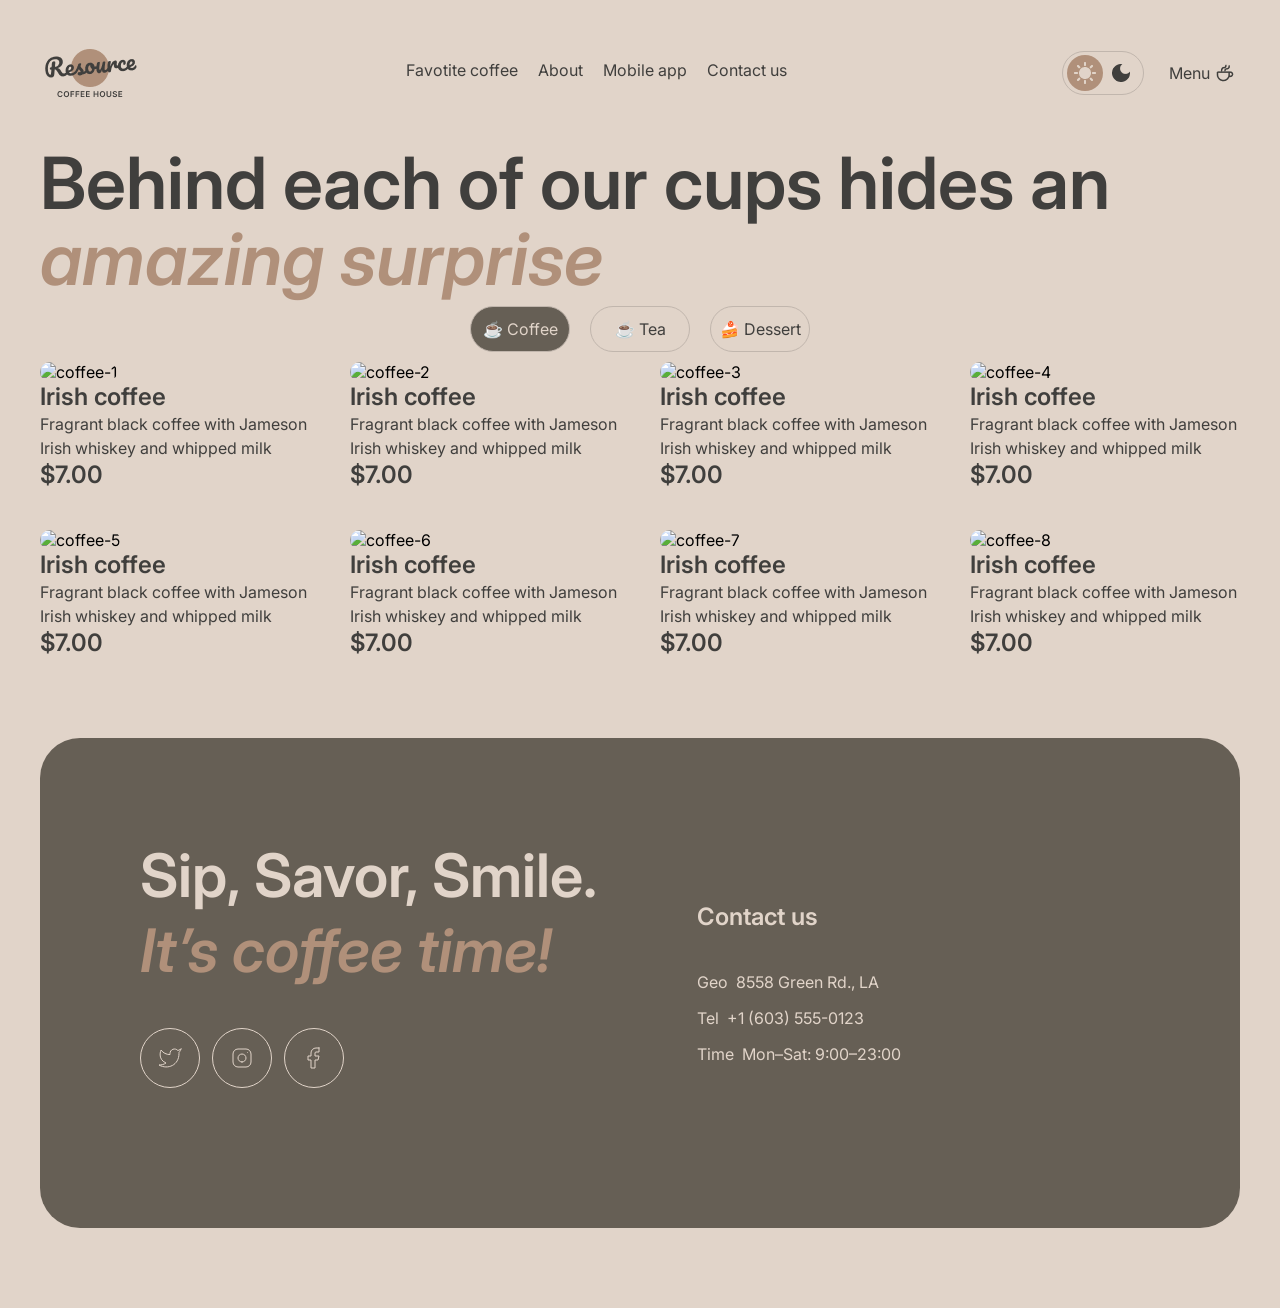
==== catalog.html @ eedaaf40 "fix: style elements" ====
<!DOCTYPE html>
<html lang="en">
<head>
    <meta charset="UTF-8">
    <meta name="viewport" content="width=device-width, initial-scale=1.0">
    <title>Coffee House</title>
    <link rel="icon" type="image/png" href="./icons/favicon.png">
    <link rel="stylesheet" href="./styles/catalog.css">
    <link rel="stylesheet" href="./styles/texts.css">
    <link rel="stylesheet" href="./styles/colors.css">
    <link rel="stylesheet" href="./styles/header.css">
    <link rel="stylesheet" href="./styles/footer.css"> 
    <link rel="preconnect" href="https://fonts.googleapis.com">
    <link rel="preconnect" href="https://fonts.gstatic.com" crossorigin>
    <link href="https://fonts.googleapis.com/css2?family=Inter:ital,opsz,wght@0,14..32,100..900;1,14..32,100..900&display=swap" rel="stylesheet">
</head>
<body class="color-background-page">
    <header>
        <div class="header-container">
            <nav class="header-menu">
                <a href="index.html">
                    <div class="logo"></div>
                </a>
                <ul class="nav-menu">
                    <li class="nav-menu-item"><a href="index.html#favorite-coffee">Favotite coffee</a></li>
                    <li class="nav-menu-item"><a href="index.html#about">About</a></li>
                    <li class="nav-menu-item"><a href="index.html#mobile-app">Mobile app</a></li>
                    <li class="nav-menu-item"><a href="#contact-us">Contact us</a></li>
                </ul>
                <div class="header-actions">
                    <div id="theme-toggle" class="theme-switch">
                        <div class="sun-button"><img src="./icons/Sun.png" alt="" ></div>
                        <div class="moon-button"><img src="./icons/Moon.png" alt=""></div>
                   </div>
                    <div class="cofee-text-menu">
                        <p>Menu</p>
                        <div class="cofee-text-menu-cup"></div>
                    </div>
                    <div class="cofee-burger-menu"></div>
                </div>
            </nav>
        </div>
    </header>
    <main>
        <section class="menu-container">
            <div class="menu-offer">
                <h1 class="color-text-primary">Behind each of our cups hides an <span class="h1-accent color-text-accent">amazing surprise</span></h2>
                <div class="offer-tabs">
                    <div class="tab-item tab-item-active">☕ Coffee </div>
                    <div class="tab-item">☕ Tea </div>
                    <div class="tab-item">🍰 Dessert </div>
                </div>
            </div>
            <div class="menu-grid">
                <div class="grid-preview">
                    <div class="preview-box">
                        <img src="./images/coffee-1.jpg" alt="coffee-1">
                    </div>
                    <div class="preview-description">
                        <div class="description-title">
                            <h3 class="color-text-primary">Irish coffee</h3>
                            <p class="color-text-primary text-body-medium">Fragrant black coffee with Jameson Irish whiskey and whipped milk</p>
                        </div>
                        <h3 class="color-text-primary">$7.00</h3>
                    </div>
                </div>
                <div class="grid-preview">
                    <div class="preview-box">
                        <img src="./images/coffee-2.jpg" alt="coffee-2">
                    </div>
                    <div class="preview-description">
                        <div class="description-title">
                            <h3>Irish coffee</h3>
                            <p class="text-body-medium">Fragrant black coffee with Jameson Irish whiskey and whipped milk</p>
                        </div>
                        <h3 class="color-text-primary">$7.00</h3>
                    </div>
                </div>
                <div class="grid-preview">
                    <div class="preview-box">
                        <img src="./images/coffee-3.jpg" alt="coffee-3">
                    </div>
                    <div class="preview-description">
                        <div class="description-title">
                            <h3>Irish coffee</h3>
                            <p class="text-body-medium">Fragrant black coffee with Jameson Irish whiskey and whipped milk</p>
                        </div>
                        <h3 class="color-text-primary">$7.00</h3>
                    </div>
                </div>
                <div class="grid-preview">
                    <div class="preview-box">
                        <img src="./images/coffee-4.jpg" alt="coffee-4">
                    </div>
                    <div class="preview-description">
                        <div class="description-title">
                            <h3>Irish coffee</h3>
                            <p class="text-body-medium">Fragrant black coffee with Jameson Irish whiskey and whipped milk</p>
                        </div>
                        <h3 class="color-text-primary">$7.00</h3>
                    </div>
                </div>
                <div class="grid-preview grid-preview-part2">
                    <div class="preview-box">
                        <img src="./images/coffee-5.jpg" alt="coffee-5">
                    </div>
                    <div class="preview-description">
                        <div class="description-title">
                            <h3>Irish coffee</h3>
                            <p class="text-body-medium">Fragrant black coffee with Jameson Irish whiskey and whipped milk</p>
                        </div>
                        <h3 class="color-text-primary">$7.00</h3>
                    </div>
                </div>
                <div class="grid-preview grid-preview-part2">
                    <div class="preview-box">
                        <img src="./images/coffee-6.jpg" alt="coffee-6">
                    </div>
                    <div class="preview-description">
                        <div class="description-title">
                            <h3>Irish coffee</h3>
                            <p class="text-body-medium">Fragrant black coffee with Jameson Irish whiskey and whipped milk</p>
                        </div>
                        <h3 class="color-text-primary">$7.00</h3>
                    </div>
                </div>
                <div class="grid-preview grid-preview-part2">
                    <div class="preview-box">
                        <img src="./images/coffee-7.jpg" alt="coffee-7">
                    </div>
                    <div class="preview-description">
                        <div class="description-title">
                            <h3>Irish coffee</h3>
                            <p class="text-body-medium">Fragrant black coffee with Jameson Irish whiskey and whipped milk</p>
                        </div>
                        <h3 class="color-text-primary">$7.00</h3>
                    </div>
                </div>
                <div class="grid-preview grid-preview-part2">
                    <div class="preview-box">
                        <img src="./images/coffee-8.jpg" alt="coffee-8">
                    </div>
                    <div class="preview-description">
                        <div class="description-title">
                            <h3>Irish coffee</h3>
                            <p class="text-body-medium">Fragrant black coffee with Jameson Irish whiskey and whipped milk</p>
                        </div>
                        <h3 class="color-text-primary">$7.00</h3>
                    </div>
                </div>
            </div>
        </section>

    </main>
    <footer>
        <section id="contact-us" class="contact-us" >
            <div class="contacts-container">
                <div class="contacts-offer">
                    <h2 class="color-text-inverse">Sip, Savor, Smile. <span class="h2-accent color-text-accent"><br>It’s coffee time!</span></h2>
                    <div class="contacts-socials">
                        <svg class="contacts-socials-img" width="60" height="60" viewBox="0 0 60 60" fill="none" xmlns="http://www.w3.org/2000/svg">
                            <rect x="0.5" y="0.5" width="59" height="59" rx="29.5"/>
                            <path d="M41 21.0101C41 21.0101 38.9821 22.2022 37.86 22.5401C37.2577 21.8476 36.4573 21.3567 35.567 21.134C34.6767 20.9112 33.7395 20.9673 32.8821 21.2945C32.0247 21.6218 31.2884 22.2045 30.773 22.9638C30.2575 23.7231 29.9877 24.6224 30 25.5401V26.5401C28.2426 26.5856 26.5013 26.1959 24.931 25.4055C23.3607 24.6151 22.0103 23.4487 21 22.0101C21 22.0101 17 31.0101 26 35.0101C23.9405 36.408 21.4872 37.109 19 37.0101C28 42.0101 39 37.0101 39 25.5101C38.9991 25.2315 38.9723 24.9537 38.92 24.6801C39.9406 23.6735 41 21.0101 41 21.0101Z" stroke-linecap="round" stroke-linejoin="round"/>
                        </svg>
                        <svg class="contacts-socials-img" width="60" height="60" viewBox="0 0 60 60" fill="none" xmlns="http://www.w3.org/2000/svg">
                            <rect x="0.5" y="0.5" width="59" height="59" rx="29.5"/>
                            <path d="M30 34C32.2091 34 34 32.2091 34 30C34 27.7909 32.2091 26 30 26C27.7909 26 26 27.7909 26 30C26 32.2091 27.7909 34 30 34Z" stroke-linecap="round" stroke-linejoin="round"/>
                            <path d="M21 34V26C21 23.2386 23.2386 21 26 21H34C36.7614 21 39 23.2386 39 26V34C39 36.7614 36.7614 39 34 39H26C23.2386 39 21 36.7614 21 34Z"/>
                            <path d="M35.5 24.51L35.51 24.4989" stroke-linecap="round" stroke-linejoin="round"/>
                        </svg>
                        <svg class="contacts-socials-img" width="60" height="60" viewBox="0 0 60 60" fill="none" xmlns="http://www.w3.org/2000/svg">
                            <rect x="0.5" y="0.5" width="59" height="59" rx="29.5"/>
                            <path d="M35 20H32C30.6739 20 29.4021 20.5268 28.4645 21.4645C27.5268 22.4021 27 23.6739 27 25V28H24V32H27V40H31V32H34L35 28H31V25C31 24.7348 31.1054 24.4804 31.2929 24.2929C31.4804 24.1054 31.7348 24 32 24H35V20Z" stroke-linecap="round" stroke-linejoin="round"/>
                        </svg>
                    </div>
                </div>
                <div class="contacts-info">
                    <h3 class="color-text-inverse">Contact us</h3>
                    <div class="contacts-info-contacts color-text-inverse">
                        <div class="contacts-info-item">
                            <div>Geo</div>
                            <a href="https://www.google.com/maps" target="_blank">8558 Green Rd., LA</a>
                        </div>
                        <div class="contacts-info-item">
                            <div>Tel</div>
                            <a href="tel:+1(603)555-0123">+1 (603) 555-0123</a>
                        </div>
                        <div class="contacts-info-item">
                            <div>Time</div>
                            <div class="color-text-inverse">Mon–Sat: 9:00–23:00</div>
                        </div>
                    </div>
                </div>
            </div>
        </section>
    </footer>
    <script src="./script/script.js"></script>           
</body>
</html>
---- styles/catalog.css ----
* {
    padding: 0;
    box-sizing: border-box;
    margin: 0;
}

html {
    scroll-behavior: smooth;
}

body {
    display: flex;
    flex-direction: column;
    align-items: center;
    font-family: "Inter", Helvetica;
    background-color: var(--bg-color-page);
    width: 100%;
}

header, main, footer {
    width: 100%;
    max-width: 1440px;
}

h1 {
    margin-top: 0;
    font-size: 60px;
    font-weight: 600;
    line-height: 125%;
}

.menu-container {
    padding: 0 40px;
    gap: 40px;
    width: 100%;
}

.menu-offer {
    display: flex;
    flex-direction: column;
    align-items: center;
}

.offer-tabs {
    display: flex;
    flex-direction: row; 
    padding: 10px;
}

.tab-item {
    display: flex;
    flex-direction: row; 
    align-items: center;
    justify-content: center;
    border-radius: 100px;
    gap:8px;
    min-width: 100px;
    height: 46px;
    border: 1px solid var(--border-color-primary);
    margin: 0 10px;
    cursor: pointer;
    color: var(--text-color-primary);
}

.tab-item-active {
    background-color: var(--bg-color-container);
    color: var(--text-color-inverse);
}

.tab-item:hover {
    background-color: var(--bg-color-container);
    color: var(--text-color-inverse);
}

.menu-grid {
    display: grid;
    grid-template-columns: 1fr 1fr 1fr 1fr;
    width: 100%;
    gap: 40px;
}

.grid-preview {

}

.preview-box img{
    border-radius: 40px;
    width: 100%;
    height: auto;
}

.preview-description {
    gap: 12px;
    color: var(--text-color-primary);
}

.description-title {

}

@media screen and (width <=768px) {
    .menu-grid {
        grid-template-columns: 1fr 1fr;
    }
    .grid-preview-part2 {
        display: none;
    }
}

@media screen and (width <=380px) {
    .menu-container {
        padding: 16px;
    }
    h1 {
        text-align: center;
    }
    .menu-grid {
        grid-template-columns: 1fr;
    }
}
---- styles/texts.css ----
h1 {
    font-size: 72px;
    font-weight: 600;
    line-height: 105%;
}

.h1-accent {
    font-style: italic;
}

h2 {
    font-size: 60px;
    font-weight: 600;
    line-height: 125%;
}

.h1-accent, .h2-accent {
    font-style: italic;
}

h3 {
    font-size: 24px;
    font-weight: 600;
    line-height: 125%;
}

.text-body-medium {
    font-size: 16px;
    font-weight: 400;
    line-height: 150%;
}

.text-body-caption {
    font-size: 10px;
    font-weight: 400;
    line-height: 140%;
}

.text-link-and-button {
    font-size: 16px;
    font-weight: 600;
    line-height: 150%;
}

.text-burger-link {
    font-size: 32px;
    font-weight: 600;
    line-height: 150%;
}

@media screen and (width <= 380px){
    h1 {
        font-size: 42px;
        line-height: 115%; 
    }
    h2 {
        font-size: 32px;
        line-height: 125%; 
    } 
}
---- styles/colors.css ----
:root {
    --bg-color-page: #E1D4C9;
    --bg-color-container: #665F55;
    --bg-color-overlay: #403F3D;
    --text-color-primary: #403F3D;
    --text-color-inverse: #E1D4C9;
    --text-color-accent: #B0907A;
    --border-color-primary: #C1B6AD;
    --border-color-inverse: #665F55;
    --logo-img: url('../icons/logo-light.png');
    --sun-color-button: #B0907A;
    --moon-color-button: transparent;
    --sun-color-button-hover: #B0907A;
    --moon-color-button-hover: #665F55;
    --menu-cup-img: url('../icons/coffee-cup.png');
    --burger-menu-img: url('../icons/burger-menu.png');
    --apple-app-img: url('../icons/apple-default-icon.png');
    --google-app-img: url('../icons/google-default-icon.png');
    --apple-app-img-hover: url('../icons/apple-default-icon-dark.png');
    --google-app-img-hover: url('../icons/google-default-icon-dark.png');
    --cup-img-display: block;
    --cup-img-dark-display: none;
    --bg-color-social-hover: #E1D4C9;
    --stroke-color-social: #E1D4C9;
    --stroke-color-social-hover: #403F3D;
}

.dark {
    --bg-color-page: #292826;
    --bg-color-container: #403F3D;
    --bg-color-overlay: #292826;
    --text-color-primary: #E1D4C9;
    --text-color-inverse: #E1D4C9;
    --text-color-accent: #B0907A;
    --border-color-primary: #665F55;
    --border-color-inverse: #C1B6AD;
    --logo-img: url('../icons/logo-dark.png');
    --sun-color-button: transparent;
    --moon-color-button: #B0907A;
    --sun-color-button-hover: #665F55;
    --moon-color-button-hover: #B0907A;
    --menu-cup-img: url('../icons/coffee-cup-dark.png');
    --burger-menu-img: url('../icons/burger-menu-dark.png');
    --apple-app-img: url('../icons/apple-default-icon-dark.png');
    --google-app-img: url('../icons/google-default-icon-dark.png');
    --apple-app-img-hover: url('../icons/apple-default-icon-dark.png');
    --google-app-img-hover: url('../icons/google-default-icon-dark.png');
    --cup-img-display: none;
    --cup-img-dark-display: block;
    --bg-color-social-hover: #292826;
    --stroke-color-social: #E1D4C9;
    --stroke-color-social-hover: #E1D4C9;
}

.color-text-primary {
    color: var(--text-color-primary);
}

.color-text-inverse {
    color: var(--text-color-inverse);
}

.color-text-accent {
    color: var(--text-color-accent);
}

.color-background-page {
    background-color: var(--bg-color-page);
}

.color-background-container {
    background-color: var(--bg-color-container);
}

.color-background-overlay {
    background-color: var(--bg-color-overlay);
}

.color-border-primary {
    border-color: var(--border-color-primary);
}

.color-border-inverse {
    border-color: var(--border-color-inverse);
}
---- styles/header.css ----
a {
  all: unset;
  cursor: pointer; 
}

.logo {
 width: 100px;
 height: 60px;
 background-image: var(--logo-img); 
}

.header-container {
    padding: 40px;
}
.header-menu {
    margin: 0px 0px;
    display: flex;
    flex-direction: row;
    align-items: center;
    justify-content: space-between;
}

.header-menu a {
    color: var(--text-color-primary);
}

.nav-menu { 
    display: flex;
    flex-direction: row;
    gap: 20px;
    padding: 20px;
}

.nav-menu-item {
    position: relative;
    list-style-type: none;
    padding-bottom: 5px;
    text-align: center;
}

.nav-menu-item::after {
    content: '';
    position: absolute;
    bottom: 0;
    left: 0;
    width: 100%;
    height: 2px;
    background-color: var(--text-color-primary);
    transform: scaleX(0);
    transition: transform 0.3s ease;
}

.nav-menu-item:hover::after {
    transform: scaleX(1);
}


.header-actions {
    display: flex;
    justify-content: space-around;
    align-items: center;
}

.theme-switch {
    display: flex;
    align-items: center;
    padding: 4px;
    height: 44px;
    border-radius: 100px;
    border: 2px solid var(--border-color-primary);
    border-width: 1px;
    margin: 0 10px;
    cursor: pointer;
}

.sun-button {
    display: flex;
    align-items: center;
    justify-content: center;
    width: 36px;
    height: 36px;
    background-color: var(--sun-color-button);
    border-radius: 18px;
}

.moon-button {
    display: flex;
    align-items: center;
    justify-content: center;
    width: 36px;
    height: 36px;
    border-radius: 18px;
    background-color: var(--moon-color-button);
}

.theme-switch:hover .sun-button {
    background-color: var(--sun-color-button-hover);
}

.theme-switch:hover .moon-button {
    background-color: var(--moon-color-button-hover);   
}

.cofee-text-menu {
    position: relative;
    display: flex;
    flex-direction: row;
    align-items: flex-end;
    gap: 5px;
    padding: 5px;
    margin-left: 10px;
    color: var(--text-color-primary);
    cursor: pointer;
}

.cofee-text-menu::after {
    content: '';
    position: absolute;
    bottom: 0;
    left: 0;
    width: 100%;
    height: 2px;
    background-color: var(--text-color-primary);
    transform: scaleX(0);
    transition: transform 0.3s ease;
}

.cofee-text-menu:hover::after {
    transform: scaleX(1);
}

.cofee-text-menu-cup {
    width: 20px;
    height: 20px;
    background-image: var(--menu-cup-img);
}

.cofee-burger-menu {
    display: none;
    align-items: center;
    justify-content: center;
    min-width: 44px;
    width: 44px;
    height: 44px;
    border-width: 1px;
    border-color: var(--border-color-inverse);
    border-radius: 50%;
    border-style: solid;
    cursor: pointer;
    background-image: var(--burger-menu-img);
    background-repeat: no-repeat;
    background-position: center;
}

@media screen and (width <= 768px) {
    .nav-menu {
        display: none;
    }
    .cofee-text-menu {
        display: none;
    }
    .cofee-burger-menu {
        display: flex;
    }
}


@media screen and (width <= 380px) {
    .header-container {
        padding: 16px;
    }
}
---- styles/footer.css ----
footer {
    margin: 40px;
}

.contact-us {
    padding: 40px;
}
.contacts-container {
    background-color: var(--bg-color-container);
    display: flex;
    flex-direction: row;
    border-radius: 40px;
    padding: 100px;
    gap: 100px;
    max-width: 1360px;
}

.contacts-offer {
    display: flex;
    flex-direction: column;
    align-items: start;
}

.contacts-socials {
    display: flex;
    flex-direction: row;
    align-items: center;
    padding: 40px 0;
    gap: 12px;
}

.contacts-socials-img {
    cursor: pointer;
    stroke: var(--stroke-color-social);
}

.contacts-socials-img:hover {
    background-color: var(--bg-color-container);
    fill: var(--bg-color-social-hover);
    stroke: var(--stroke-color-social-hover);
}

.contacts-info {
    display: flex;
    flex-direction: column;
    align-items: flex-start;
    justify-content: center;
    gap: 40px;
}

.contacts-info-contacts {
    display: flex;
    flex-direction: column;
    gap: 16px;
}

.contacts-info-item {
    display: flex;
    flex-direction: row;
    gap: 8px;
}

@media screen and (width <= 768px) {
    .contacts-container {
        flex-direction: column;
        padding: 100px 60px;

    }
    .contacts-socials {
        justify-content: flex-start;
    }
}

@media screen and (width <=380px) {
    .contact-us {
        padding: 16px;
    }
    .contacts-container {
        padding: 60px 16px;
    }
}
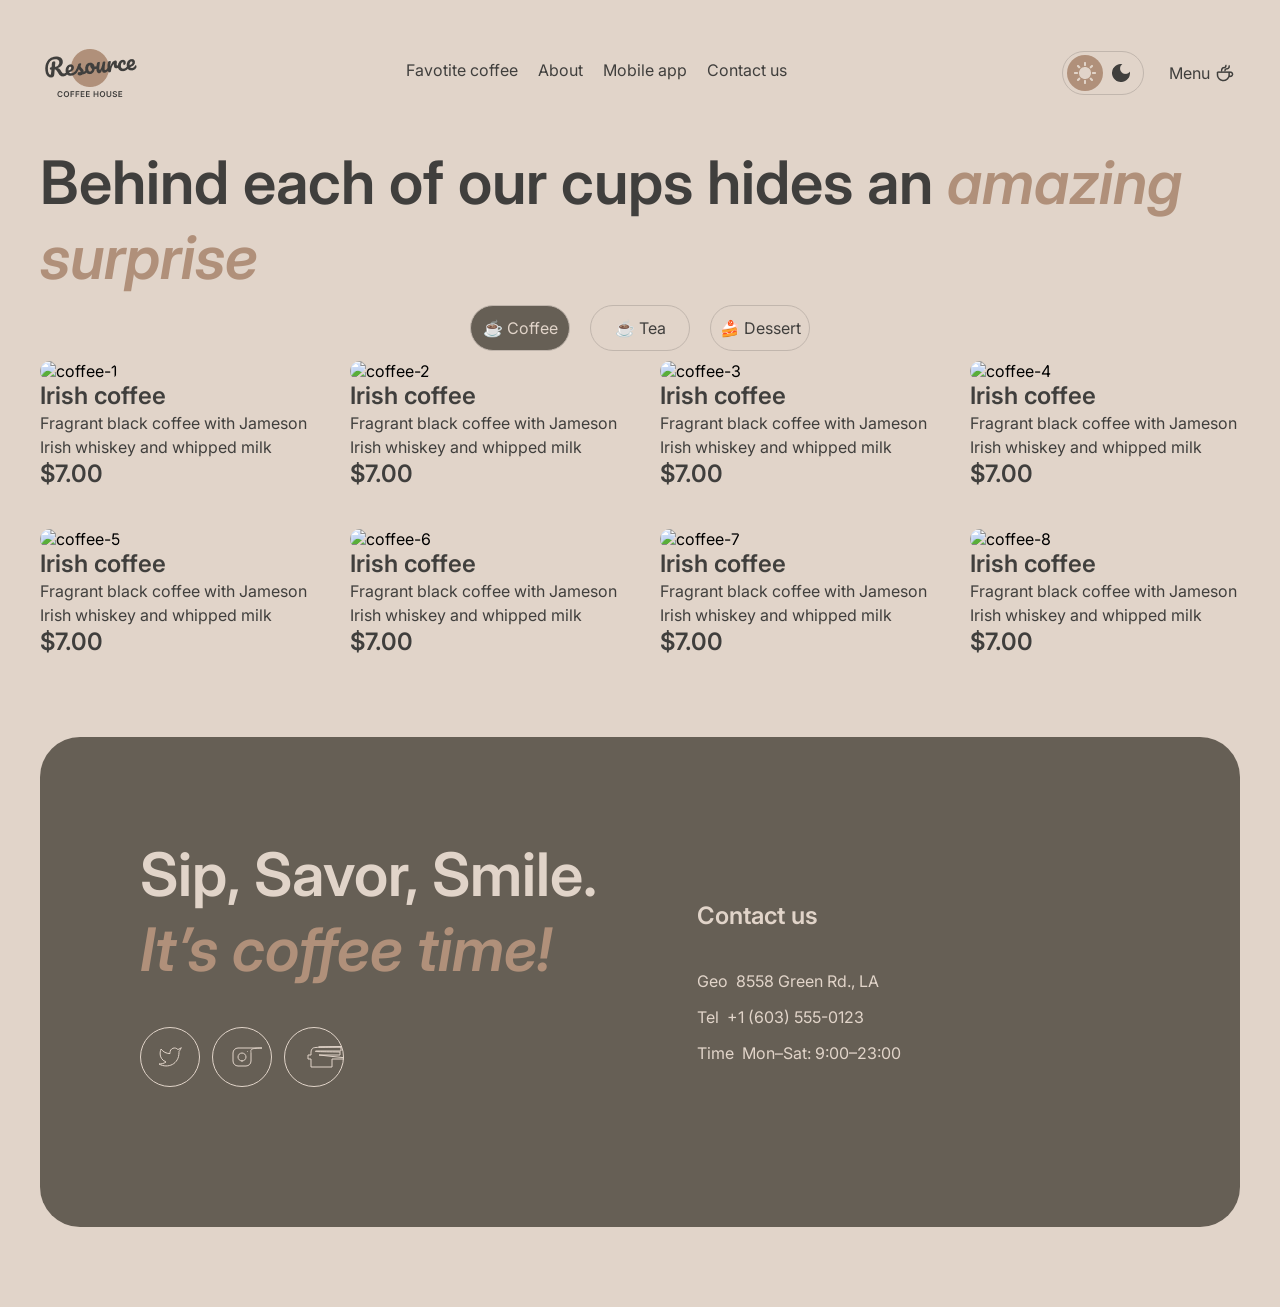
==== commit 9b13e970: "fix: correct w3 validator errors" ====
--- a/catalog.html
+++ b/catalog.html
@@ -5,11 +5,11 @@
     <meta name="viewport" content="width=device-width, initial-scale=1.0">
     <title>Coffee House</title>
     <link rel="icon" type="image/png" href="./icons/favicon.png">
-    <link rel="stylesheet" href="./styles/catalog.css">
     <link rel="stylesheet" href="./styles/texts.css">
     <link rel="stylesheet" href="./styles/colors.css">
     <link rel="stylesheet" href="./styles/header.css">
     <link rel="stylesheet" href="./styles/footer.css"> 
+    <link rel="stylesheet" href="./styles/catalog.css">
     <link rel="preconnect" href="https://fonts.googleapis.com">
     <link rel="preconnect" href="https://fonts.gstatic.com" crossorigin>
     <link href="https://fonts.googleapis.com/css2?family=Inter:ital,opsz,wght@0,14..32,100..900;1,14..32,100..900&display=swap" rel="stylesheet">
@@ -44,7 +44,7 @@
     <main>
         <section class="menu-container">
             <div class="menu-offer">
-                <h1 class="color-text-primary">Behind each of our cups hides an <span class="h1-accent color-text-accent">amazing surprise</span></h2>
+                <h1 class="color-text-primary">Behind each of our cups hides an <span class="h1-accent color-text-accent">amazing surprise</span></h1>
                 <div class="offer-tabs">
                     <div class="tab-item tab-item-active">☕ Coffee </div>
                     <div class="tab-item">☕ Tea </div>
@@ -58,10 +58,10 @@
                     </div>
                     <div class="preview-description">
                         <div class="description-title">
-                            <h3 class="color-text-primary">Irish coffee</h3>
+                            <h2 class="color-text-primary">Irish coffee</h2>
                             <p class="color-text-primary text-body-medium">Fragrant black coffee with Jameson Irish whiskey and whipped milk</p>
                         </div>
-                        <h3 class="color-text-primary">$7.00</h3>
+                        <h2 class="color-text-primary">$7.00</h2>
                     </div>
                 </div>
                 <div class="grid-preview">
@@ -70,10 +70,10 @@
                     </div>
                     <div class="preview-description">
                         <div class="description-title">
-                            <h3>Irish coffee</h3>
+                            <h2>Irish coffee</h2>
                             <p class="text-body-medium">Fragrant black coffee with Jameson Irish whiskey and whipped milk</p>
                         </div>
-                        <h3 class="color-text-primary">$7.00</h3>
+                        <h2 class="color-text-primary">$7.00</h2>
                     </div>
                 </div>
                 <div class="grid-preview">
@@ -82,10 +82,10 @@
                     </div>
                     <div class="preview-description">
                         <div class="description-title">
-                            <h3>Irish coffee</h3>
+                            <h2>Irish coffee</h2>
                             <p class="text-body-medium">Fragrant black coffee with Jameson Irish whiskey and whipped milk</p>
                         </div>
-                        <h3 class="color-text-primary">$7.00</h3>
+                        <h2 class="color-text-primary">$7.00</h2>
                     </div>
                 </div>
                 <div class="grid-preview">
@@ -94,10 +94,10 @@
                     </div>
                     <div class="preview-description">
                         <div class="description-title">
-                            <h3>Irish coffee</h3>
+                            <h2>Irish coffee</h2>
                             <p class="text-body-medium">Fragrant black coffee with Jameson Irish whiskey and whipped milk</p>
                         </div>
-                        <h3 class="color-text-primary">$7.00</h3>
+                        <h2 class="color-text-primary">$7.00</h2>
                     </div>
                 </div>
                 <div class="grid-preview grid-preview-part2">
@@ -106,10 +106,10 @@
                     </div>
                     <div class="preview-description">
                         <div class="description-title">
-                            <h3>Irish coffee</h3>
+                            <h2>Irish coffee</h2>
                             <p class="text-body-medium">Fragrant black coffee with Jameson Irish whiskey and whipped milk</p>
                         </div>
-                        <h3 class="color-text-primary">$7.00</h3>
+                        <h2 class="color-text-primary">$7.00</h2>
                     </div>
                 </div>
                 <div class="grid-preview grid-preview-part2">
@@ -118,10 +118,10 @@
                     </div>
                     <div class="preview-description">
                         <div class="description-title">
-                            <h3>Irish coffee</h3>
+                            <h2>Irish coffee</h2>
                             <p class="text-body-medium">Fragrant black coffee with Jameson Irish whiskey and whipped milk</p>
                         </div>
-                        <h3 class="color-text-primary">$7.00</h3>
+                        <h2 class="color-text-primary">$7.00</h2>
                     </div>
                 </div>
                 <div class="grid-preview grid-preview-part2">
@@ -130,10 +130,10 @@
                     </div>
                     <div class="preview-description">
                         <div class="description-title">
-                            <h3>Irish coffee</h3>
+                            <h2>Irish coffee</h2>
                             <p class="text-body-medium">Fragrant black coffee with Jameson Irish whiskey and whipped milk</p>
                         </div>
-                        <h3 class="color-text-primary">$7.00</h3>
+                        <h2 class="color-text-primary">$7.00</h2>
                     </div>
                 </div>
                 <div class="grid-preview grid-preview-part2">
@@ -142,10 +142,10 @@
                     </div>
                     <div class="preview-description">
                         <div class="description-title">
-                            <h3>Irish coffee</h3>
+                            <h2>Irish coffee</h2>
                             <p class="text-body-medium">Fragrant black coffee with Jameson Irish whiskey and whipped milk</p>
                         </div>
-                        <h3 class="color-text-primary">$7.00</h3>
+                        <h2 class="color-text-primary">$7.00</h2>
                     </div>
                 </div>
             </div>
@@ -156,7 +156,7 @@
         <section id="contact-us" class="contact-us" >
             <div class="contacts-container">
                 <div class="contacts-offer">
-                    <h2 class="color-text-inverse">Sip, Savor, Smile. <span class="h2-accent color-text-accent"><br>It’s coffee time!</span></h2>
+                    <h1 class="color-text-inverse">Sip, Savor, Smile. <span class="h2-accent color-text-accent"><br>It’s coffee time!</span></h1>
                     <div class="contacts-socials">
                         <svg class="contacts-socials-img" width="60" height="60" viewBox="0 0 60 60" fill="none" xmlns="http://www.w3.org/2000/svg">
                             <rect x="0.5" y="0.5" width="59" height="59" rx="29.5"/>
@@ -165,17 +165,17 @@
                         <svg class="contacts-socials-img" width="60" height="60" viewBox="0 0 60 60" fill="none" xmlns="http://www.w3.org/2000/svg">
                             <rect x="0.5" y="0.5" width="59" height="59" rx="29.5"/>
                             <path d="M30 34C32.2091 34 34 32.2091 34 30C34 27.7909 32.2091 26 30 26C27.7909 26 26 27.7909 26 30C26 32.2091 27.7909 34 30 34Z" stroke-linecap="round" stroke-linejoin="round"/>
-                            <path d="M21 34V26C21 23.2386 23.2386 21 26 21H34C36.7614 21 39 23.2386 39 26V34C39 36.7614 36.7614 39 34 39H26C23.2386 39 21 36.7614 21 34Z"/>
+                            <path d="M21 34V26C21 23.2386 23.2386 21 26 21h24C36.7614 21 39 23.2386 39 26V34C39 36.7614 36.7614 39 34 39H26C23.2386 39 21 36.7614 21 34Z"/>
                             <path d="M35.5 24.51L35.51 24.4989" stroke-linecap="round" stroke-linejoin="round"/>
                         </svg>
                         <svg class="contacts-socials-img" width="60" height="60" viewBox="0 0 60 60" fill="none" xmlns="http://www.w3.org/2000/svg">
                             <rect x="0.5" y="0.5" width="59" height="59" rx="29.5"/>
-                            <path d="M35 20H32C30.6739 20 29.4021 20.5268 28.4645 21.4645C27.5268 22.4021 27 23.6739 27 25V28H24V32H27V40H31V32H34L35 28H31V25C31 24.7348 31.1054 24.4804 31.2929 24.2929C31.4804 24.1054 31.7348 24 32 24H35V20Z" stroke-linecap="round" stroke-linejoin="round"/>
+                            <path d="M35 20h22C30.6739 20 29.4021 20.5268 28.4645 21.4645C27.5268 22.4021 27 23.6739 27 25V28H24V32H27V40h21V32h24L35 28h21V25C31 24.7348 31.1054 24.4804 31.2929 24.2929C31.4804 24.1054 31.7348 24 32 24h25V20Z" stroke-linecap="round" stroke-linejoin="round"/>
                         </svg>
                     </div>
                 </div>
                 <div class="contacts-info">
-                    <h3 class="color-text-inverse">Contact us</h3>
+                    <h2 class="color-text-inverse">Contact us</h2>
                     <div class="contacts-info-contacts color-text-inverse">
                         <div class="contacts-info-item">
                             <div>Geo</div>
--- a/styles/catalog.css
+++ b/styles/catalog.css
@@ -25,6 +25,12 @@
 h1 {
     margin-top: 0;
     font-size: 60px;
+    font-weight: 600;
+    line-height: 125%;
+}
+
+h2 {
+    font-size: 24px;
     font-weight: 600;
     line-height: 125%;
 }
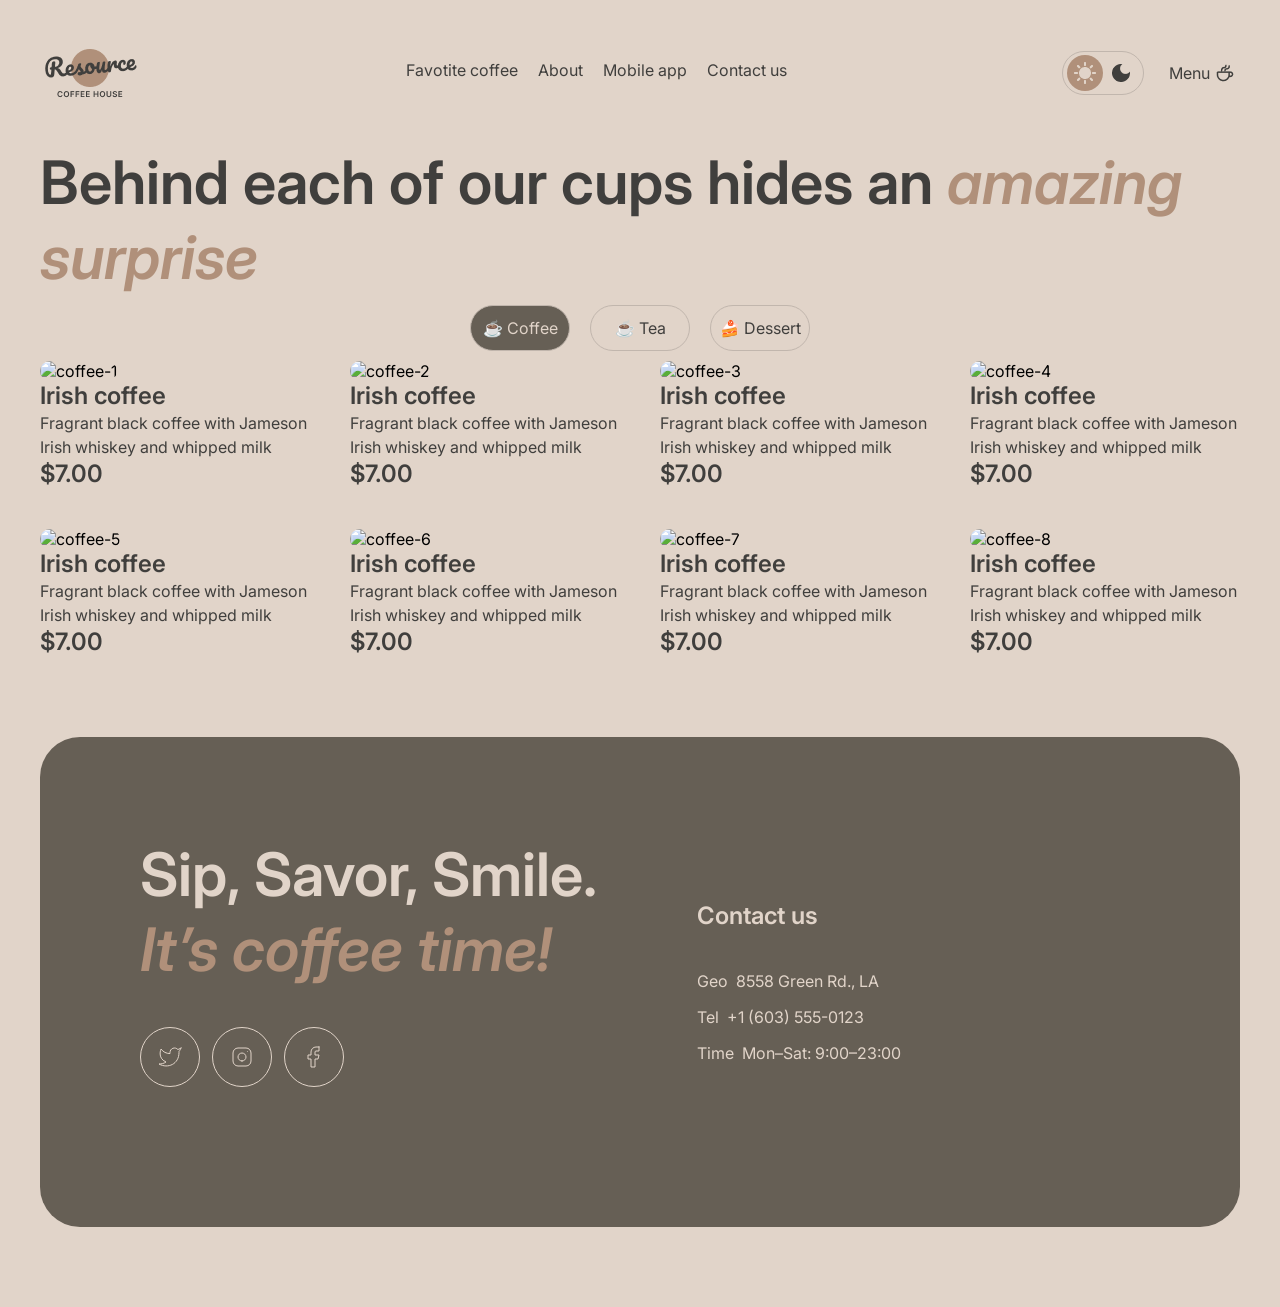
==== commit 18985b6f: "fix: correct svg errors" ====
--- a/catalog.html
+++ b/catalog.html
@@ -158,22 +158,22 @@
                 <div class="contacts-offer">
                     <h1 class="color-text-inverse">Sip, Savor, Smile. <span class="h2-accent color-text-accent"><br>It’s coffee time!</span></h1>
                     <div class="contacts-socials">
-                        <svg class="contacts-socials-img" width="60" height="60" viewBox="0 0 60 60" fill="none" xmlns="http://www.w3.org/2000/svg">
-                            <rect x="0.5" y="0.5" width="59" height="59" rx="29.5"/>
-                            <path d="M41 21.0101C41 21.0101 38.9821 22.2022 37.86 22.5401C37.2577 21.8476 36.4573 21.3567 35.567 21.134C34.6767 20.9112 33.7395 20.9673 32.8821 21.2945C32.0247 21.6218 31.2884 22.2045 30.773 22.9638C30.2575 23.7231 29.9877 24.6224 30 25.5401V26.5401C28.2426 26.5856 26.5013 26.1959 24.931 25.4055C23.3607 24.6151 22.0103 23.4487 21 22.0101C21 22.0101 17 31.0101 26 35.0101C23.9405 36.408 21.4872 37.109 19 37.0101C28 42.0101 39 37.0101 39 25.5101C38.9991 25.2315 38.9723 24.9537 38.92 24.6801C39.9406 23.6735 41 21.0101 41 21.0101Z" stroke-linecap="round" stroke-linejoin="round"/>
-                        </svg>
-                        <svg class="contacts-socials-img" width="60" height="60" viewBox="0 0 60 60" fill="none" xmlns="http://www.w3.org/2000/svg">
-                            <rect x="0.5" y="0.5" width="59" height="59" rx="29.5"/>
-                            <path d="M30 34C32.2091 34 34 32.2091 34 30C34 27.7909 32.2091 26 30 26C27.7909 26 26 27.7909 26 30C26 32.2091 27.7909 34 30 34Z" stroke-linecap="round" stroke-linejoin="round"/>
-                            <path d="M21 34V26C21 23.2386 23.2386 21 26 21h24C36.7614 21 39 23.2386 39 26V34C39 36.7614 36.7614 39 34 39H26C23.2386 39 21 36.7614 21 34Z"/>
-                            <path d="M35.5 24.51L35.51 24.4989" stroke-linecap="round" stroke-linejoin="round"/>
-                        </svg>
-                        <svg class="contacts-socials-img" width="60" height="60" viewBox="0 0 60 60" fill="none" xmlns="http://www.w3.org/2000/svg">
-                            <rect x="0.5" y="0.5" width="59" height="59" rx="29.5"/>
-                            <path d="M35 20h22C30.6739 20 29.4021 20.5268 28.4645 21.4645C27.5268 22.4021 27 23.6739 27 25V28H24V32H27V40h21V32h24L35 28h21V25C31 24.7348 31.1054 24.4804 31.2929 24.2929C31.4804 24.1054 31.7348 24 32 24h25V20Z" stroke-linecap="round" stroke-linejoin="round"/>
-                        </svg>
-                    </div>
-                </div>
+                            <svg class="contacts-socials-img" width="60" height="60" viewBox="0 0 60 60" fill="none" xmlns="http://www.w3.org/2000/svg">
+                                <rect x="0.5" y="0.5" width="59" height="59" rx="29.5"/>
+                                <path d="M41 21.0101C41 21.0101 38.9821 22.2022 37.86 22.5401C37.2577 21.8476 36.4573 21.3567 35.567 21.134C34.6767 20.9112 33.7395 20.9673 32.8821 21.2945C32.0247 21.6218 31.2884 22.2045 30.773 22.9638C30.2575 23.7231 29.9877 24.6224 30 25.5401V26.5401C28.2426 26.5856 26.5013 26.1959 24.931 25.4055C23.3607 24.6151 22.0103 23.4487 21 22.0101C21 22.0101 17 31.0101 26 35.0101C23.9405 36.408 21.4872 37.109 19 37.0101C28 42.0101 39 37.0101 39 25.5101C38.9991 25.2315 38.9723 24.9537 38.92 24.6801C39.9406 23.6735 41 21.0101 41 21.0101Z" stroke-linecap="round" stroke-linejoin="round"/>
+                            </svg>
+                            <svg class="contacts-socials-img" width="60" height="60" viewBox="0 0 60 60" fill="none" xmlns="http://www.w3.org/2000/svg">
+                                <rect x="0.5" y="0.5" width="59" height="59" rx="29.5"/>
+                                <path d="M30 34C32.2091 34 34 32.2091 34 30C34 27.7909 32.2091 26 30 26C27.7909 26 26 27.7909 26 30C26 32.2091 27.7909 34 30 34Z" stroke-linecap="round" stroke-linejoin="round"/>
+                                <path d="M21 34V26C21 23.2386 23.2386 21 26 21H34C36.7614 21 39 23.2386 39 26V34C39 36.7614 36.7614 39 34 39H26C23.2386 39 21 36.7614 21 34Z"/>
+                                <path d="M35.5 24.51L35.51 24.4989" stroke-linecap="round" stroke-linejoin="round"/>
+                            </svg>
+                            <svg class="contacts-socials-img" width="60" height="60" viewBox="0 0 60 60" fill="none" xmlns="http://www.w3.org/2000/svg">
+                                <rect x="0.5" y="0.5" width="59" height="59" rx="29.5"/>
+                                <path d="M35 20H32C30.6739 20 29.4021 20.5268 28.4645 21.4645C27.5268 22.4021 27 23.6739 27 25V28H24V32H27V40H31V32H34L35 28H31V25C31 24.7348 31.1054 24.4804 31.2929 24.2929C31.4804 24.1054 31.7348 24 32 24H35V20Z" stroke-linecap="round" stroke-linejoin="round"/>
+                            </svg>
+                        </div>
+                 </div>
                 <div class="contacts-info">
                     <h2 class="color-text-inverse">Contact us</h2>
                     <div class="contacts-info-contacts color-text-inverse">
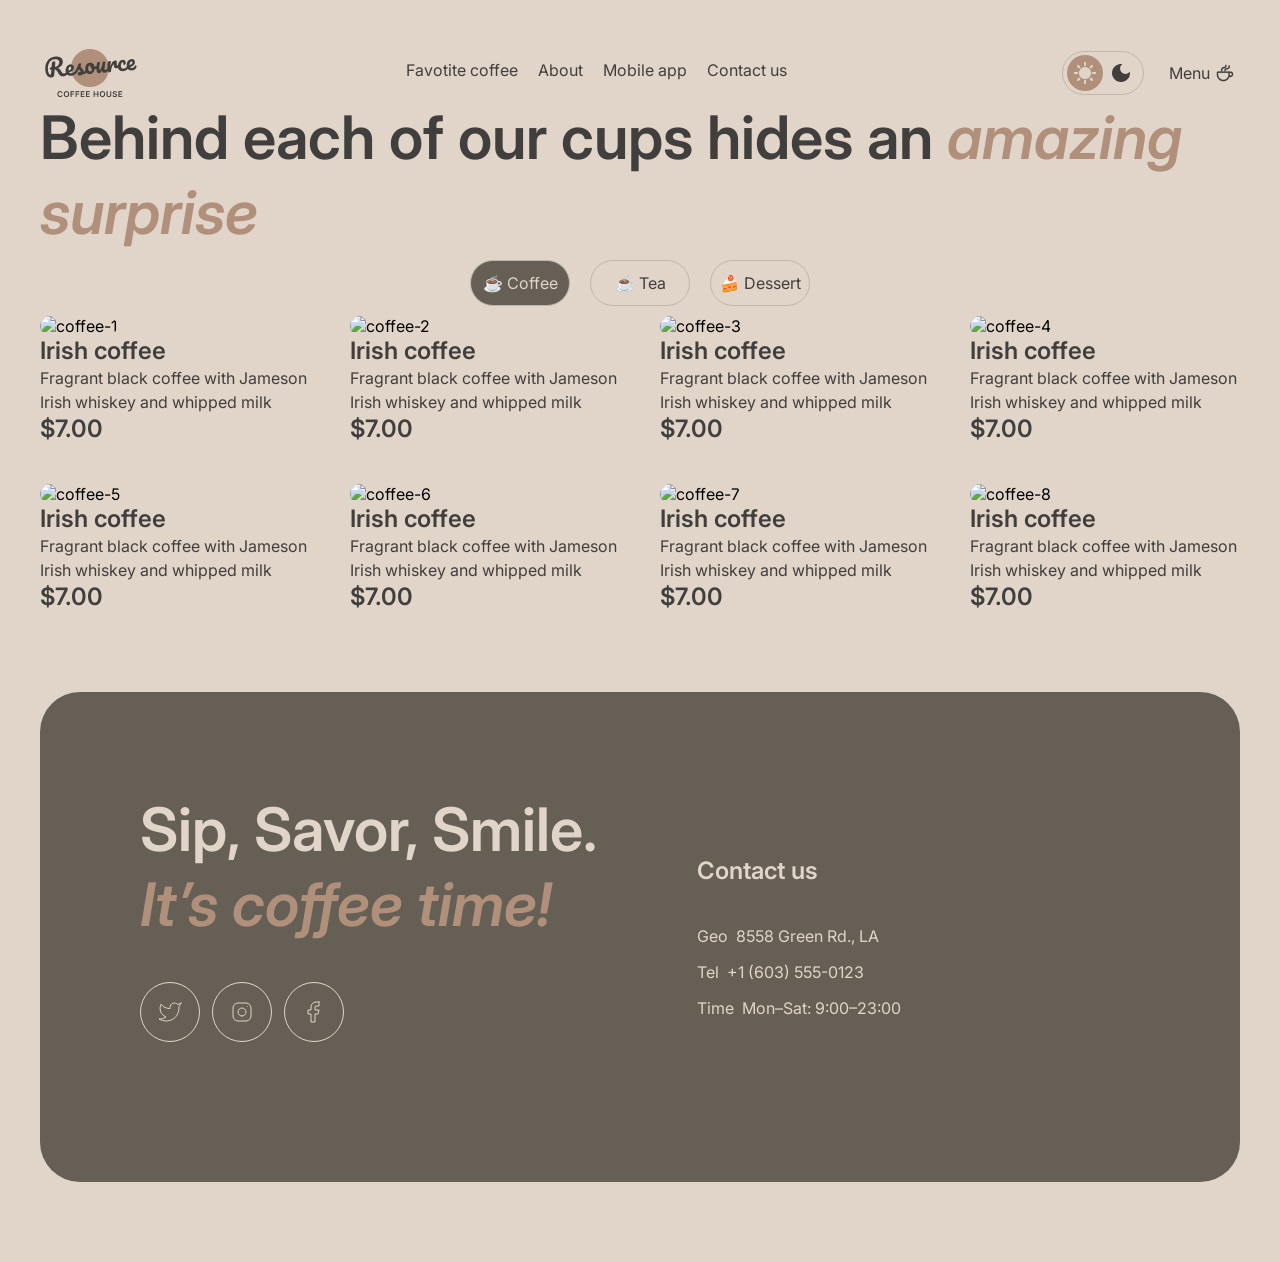
==== commit 44a60e2c: "feat: implement burger menu" ====
--- a/catalog.html
+++ b/catalog.html
@@ -36,7 +36,16 @@
                         <p>Menu</p>
                         <div class="cofee-text-menu-cup"></div>
                     </div>
-                    <div class="cofee-burger-menu"></div>
+                     <div id="burger-menu" class="cofee-burger-menu"></div>
+                </div>
+                <div id="burger-menu-content" class="burger-menu-content">
+                    <ul class="burger-nav-menu">
+                        <li class="nav-menu-item"><a href="index.html#favorite-coffee">Favotite coffee</a></li>
+                        <li class="nav-menu-item"><a href="index.html#about">About</a></li>
+                        <li class="nav-menu-item"><a href="index.html#mobile-app">Mobile app</a></li>
+                        <li class="nav-menu-item"><a href="#contact-us">Contact us</a></li>
+                        <li class="nav-menu-item"><a href="catalog.html">Menu</a></li>
+                    </ul>
                 </div>
             </nav>
         </div>
--- a/styles/colors.css
+++ b/styles/colors.css
@@ -13,7 +13,8 @@
     --sun-color-button-hover: #B0907A;
     --moon-color-button-hover: #665F55;
     --menu-cup-img: url('../icons/coffee-cup.png');
-    --burger-menu-img: url('../icons/burger-menu.png');
+    --burger-menu-open-img: url('../icons/burger-menu-open.png');
+    --burger-menu-close-img: url('../icons/burger-menu-close.png');
     --apple-app-img: url('../icons/apple-default-icon.png');
     --google-app-img: url('../icons/google-default-icon.png');
     --apple-app-img-hover: url('../icons/apple-default-icon-dark.png');
@@ -40,7 +41,8 @@
     --sun-color-button-hover: #665F55;
     --moon-color-button-hover: #B0907A;
     --menu-cup-img: url('../icons/coffee-cup-dark.png');
-    --burger-menu-img: url('../icons/burger-menu-dark.png');
+    --burger-menu-open-img: url('../icons/burger-menu-open-dark.png');
+    --burger-menu-close-img: url('../icons/burger-menu-close-dark.png');
     --apple-app-img: url('../icons/apple-default-icon-dark.png');
     --google-app-img: url('../icons/google-default-icon-dark.png');
     --apple-app-img-hover: url('../icons/apple-default-icon-dark.png');
--- a/styles/header.css
+++ b/styles/header.css
@@ -1,6 +1,15 @@
 a {
   all: unset;
   cursor: pointer; 
+}
+
+header {
+    position: relative;
+    top: 0px;
+    left: 0px;
+    width: 100%;
+    height: 100px;
+    z-index: 100;
 }
 
 .logo {
@@ -25,6 +34,7 @@
 }
 
 .nav-menu { 
+    position: relative;
     display: flex;
     flex-direction: row;
     gap: 20px;
@@ -147,9 +157,47 @@
     border-radius: 50%;
     border-style: solid;
     cursor: pointer;
-    background-image: var(--burger-menu-img);
+    background-image: var(--burger-menu-open-img);
     background-repeat: no-repeat;
     background-position: center;
+}
+
+.coffee-burger-menu-close {
+    background-image: var(--burger-menu-close-img);
+}
+
+.burger-menu-content {
+    position: fixed;
+    display: flex;
+    flex-direction: row;
+    justify-content: center;
+    width: 100%;
+    height: 0;
+    top: 100px;
+    left: 0;
+    color: var(--text-color-primary);
+    background-color: var(--bg-color-page);
+    z-index: 99;
+    overflow: hidden;
+    transition: height 0.3s ease-out;
+}
+
+.burger-nav-menu {
+    display: flex;
+    flex-direction: column;
+    justify-content: center;
+    gap: 60px;
+    font-size: 16px;
+    font-weight: 600;
+    line-height: 150%;
+}
+
+.burger-menu-active {
+    height: calc(100dvh - 100px);
+}
+
+.body-scroll-disable {
+    overflow: hidden;
 }
 
 @media screen and (width <= 768px) {
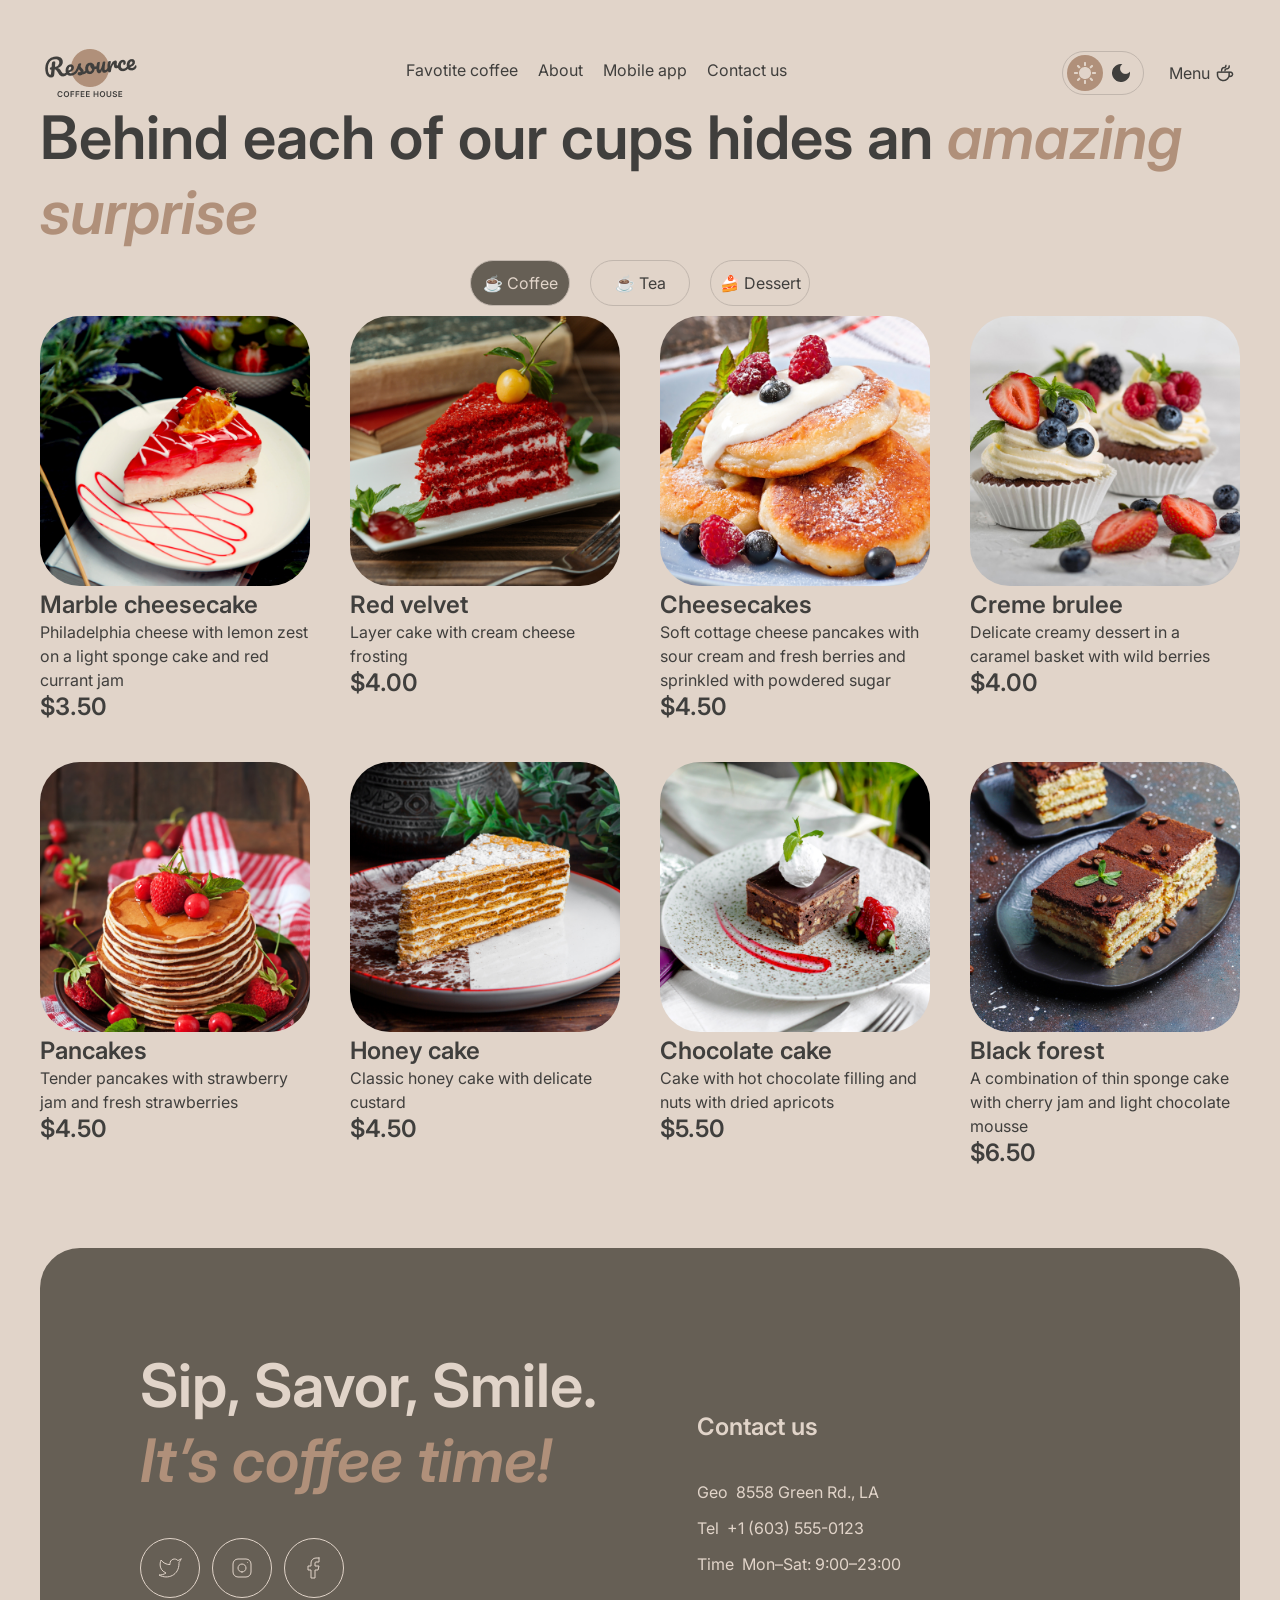
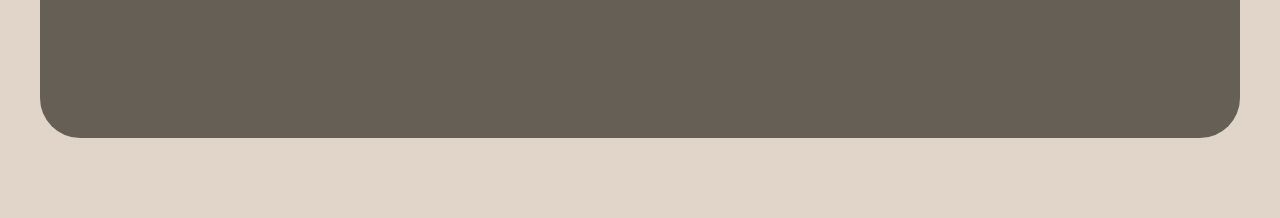
==== commit c74442a5: "feat: implement read card data" ====
--- a/catalog.html
+++ b/catalog.html
@@ -36,7 +36,9 @@
                         <p>Menu</p>
                         <div class="cofee-text-menu-cup"></div>
                     </div>
-                     <div id="burger-menu" class="cofee-burger-menu"></div>
+                    <div id="burger-menu-button" class="burger-menu-button">
+                        <span class="burger-menu-icon"></span>
+                    </div>
                 </div>
                 <div id="burger-menu-content" class="burger-menu-content">
                     <ul class="burger-nav-menu">
@@ -59,107 +61,9 @@
                     <div class="tab-item">☕ Tea </div>
                     <div class="tab-item">🍰 Dessert </div>
                 </div>
-            </div>
-            <div class="menu-grid">
-                <div class="grid-preview">
-                    <div class="preview-box">
-                        <img src="./images/coffee-1.jpg" alt="coffee-1">
-                    </div>
-                    <div class="preview-description">
-                        <div class="description-title">
-                            <h2 class="color-text-primary">Irish coffee</h2>
-                            <p class="color-text-primary text-body-medium">Fragrant black coffee with Jameson Irish whiskey and whipped milk</p>
-                        </div>
-                        <h2 class="color-text-primary">$7.00</h2>
-                    </div>
-                </div>
-                <div class="grid-preview">
-                    <div class="preview-box">
-                        <img src="./images/coffee-2.jpg" alt="coffee-2">
-                    </div>
-                    <div class="preview-description">
-                        <div class="description-title">
-                            <h2>Irish coffee</h2>
-                            <p class="text-body-medium">Fragrant black coffee with Jameson Irish whiskey and whipped milk</p>
-                        </div>
-                        <h2 class="color-text-primary">$7.00</h2>
-                    </div>
-                </div>
-                <div class="grid-preview">
-                    <div class="preview-box">
-                        <img src="./images/coffee-3.jpg" alt="coffee-3">
-                    </div>
-                    <div class="preview-description">
-                        <div class="description-title">
-                            <h2>Irish coffee</h2>
-                            <p class="text-body-medium">Fragrant black coffee with Jameson Irish whiskey and whipped milk</p>
-                        </div>
-                        <h2 class="color-text-primary">$7.00</h2>
-                    </div>
-                </div>
-                <div class="grid-preview">
-                    <div class="preview-box">
-                        <img src="./images/coffee-4.jpg" alt="coffee-4">
-                    </div>
-                    <div class="preview-description">
-                        <div class="description-title">
-                            <h2>Irish coffee</h2>
-                            <p class="text-body-medium">Fragrant black coffee with Jameson Irish whiskey and whipped milk</p>
-                        </div>
-                        <h2 class="color-text-primary">$7.00</h2>
-                    </div>
-                </div>
-                <div class="grid-preview grid-preview-part2">
-                    <div class="preview-box">
-                        <img src="./images/coffee-5.jpg" alt="coffee-5">
-                    </div>
-                    <div class="preview-description">
-                        <div class="description-title">
-                            <h2>Irish coffee</h2>
-                            <p class="text-body-medium">Fragrant black coffee with Jameson Irish whiskey and whipped milk</p>
-                        </div>
-                        <h2 class="color-text-primary">$7.00</h2>
-                    </div>
-                </div>
-                <div class="grid-preview grid-preview-part2">
-                    <div class="preview-box">
-                        <img src="./images/coffee-6.jpg" alt="coffee-6">
-                    </div>
-                    <div class="preview-description">
-                        <div class="description-title">
-                            <h2>Irish coffee</h2>
-                            <p class="text-body-medium">Fragrant black coffee with Jameson Irish whiskey and whipped milk</p>
-                        </div>
-                        <h2 class="color-text-primary">$7.00</h2>
-                    </div>
-                </div>
-                <div class="grid-preview grid-preview-part2">
-                    <div class="preview-box">
-                        <img src="./images/coffee-7.jpg" alt="coffee-7">
-                    </div>
-                    <div class="preview-description">
-                        <div class="description-title">
-                            <h2>Irish coffee</h2>
-                            <p class="text-body-medium">Fragrant black coffee with Jameson Irish whiskey and whipped milk</p>
-                        </div>
-                        <h2 class="color-text-primary">$7.00</h2>
-                    </div>
-                </div>
-                <div class="grid-preview grid-preview-part2">
-                    <div class="preview-box">
-                        <img src="./images/coffee-8.jpg" alt="coffee-8">
-                    </div>
-                    <div class="preview-description">
-                        <div class="description-title">
-                            <h2>Irish coffee</h2>
-                            <p class="text-body-medium">Fragrant black coffee with Jameson Irish whiskey and whipped milk</p>
-                        </div>
-                        <h2 class="color-text-primary">$7.00</h2>
-                    </div>
-                </div>
+                <div id="menu-list" class="menu-grid"></div>
             </div>
         </section>
-
     </main>
     <footer>
         <section id="contact-us" class="contact-us" >
@@ -204,5 +108,6 @@
         </section>
     </footer>
     <script src="./script/script.js"></script>           
+    <script src="./script/catalog.js"></script>           
 </body>
 </html>
--- a/styles/header.css
+++ b/styles/header.css
@@ -145,25 +145,49 @@
     background-image: var(--menu-cup-img);
 }
 
-.cofee-burger-menu {
+.burger-menu-button {
     display: none;
     align-items: center;
     justify-content: center;
-    min-width: 44px;
     width: 44px;
     height: 44px;
+    border-radius: 100px;
+    border: 2px solid var(--border-color-primary);
     border-width: 1px;
-    border-color: var(--border-color-inverse);
-    border-radius: 50%;
-    border-style: solid;
     cursor: pointer;
-    background-image: var(--burger-menu-open-img);
-    background-repeat: no-repeat;
-    background-position: center;
-}
-
-.coffee-burger-menu-close {
-    background-image: var(--burger-menu-close-img);
+}
+
+.burger-menu-icon {
+    display: block;
+    position: relative;
+    background: none;
+    width: 16px;
+    height: 0px;
+    transition: background 0.3s ease-in-out;
+}
+
+.burger-menu-icon::before, 
+.burger-menu-icon::after {
+    content: '';
+    position: absolute;
+    left: 0;
+    width: 16px;
+    height: 1px;
+    background: var(--border-color-inverse);
+    transition: transform 0.3s ease-in-out, top 0.3s ease-in-out;
+}
+
+.burger-menu-icon::before { top: -5px }
+.burger-menu-icon::after { top: 3px }
+
+.burger-menu-button.open .burger-menu-icon::before {
+    top: 0;
+    transform: rotate(45deg);
+}
+
+.burger-menu-button.open .burger-menu-icon::after {
+    top: 0;
+    transform: rotate(-45deg);
 }
 
 .burger-menu-content {
@@ -192,7 +216,7 @@
     line-height: 150%;
 }
 
-.burger-menu-active {
+.burger-menu-content.open {
     height: calc(100dvh - 100px);
 }
 
@@ -207,7 +231,7 @@
     .cofee-text-menu {
         display: none;
     }
-    .cofee-burger-menu {
+    .burger-menu-button {
         display: flex;
     }
 }
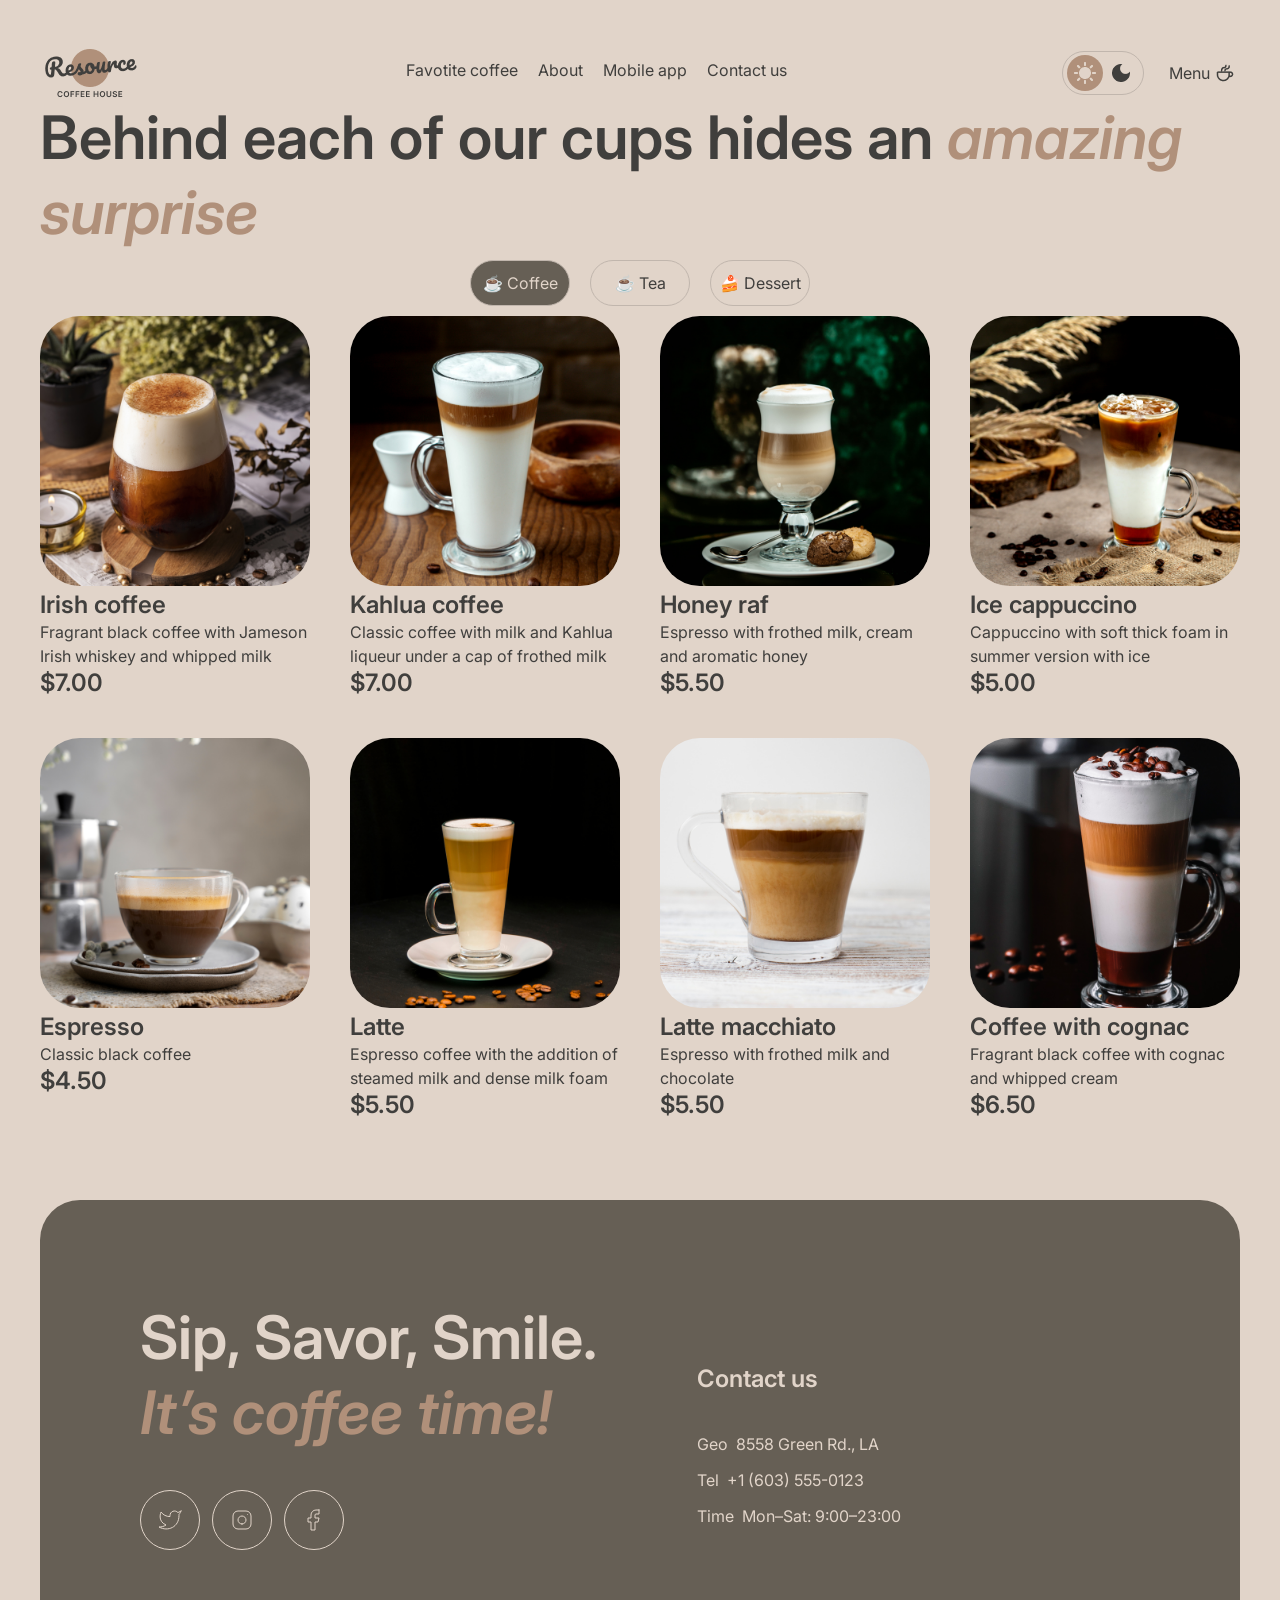
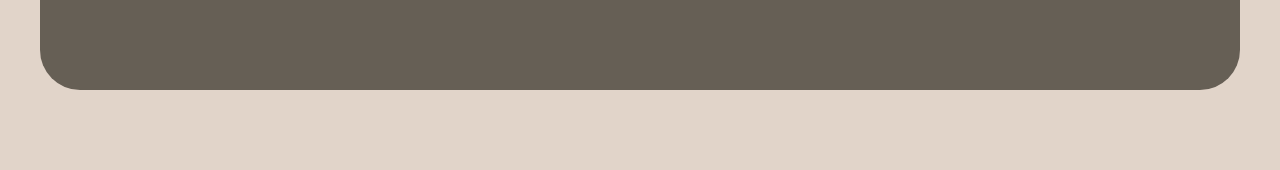
==== commit 7dffc94e: "feat: implement category selector" ====
--- a/catalog.html
+++ b/catalog.html
@@ -57,9 +57,9 @@
             <div class="menu-offer">
                 <h1 class="color-text-primary">Behind each of our cups hides an <span class="h1-accent color-text-accent">amazing surprise</span></h1>
                 <div class="offer-tabs">
-                    <div class="tab-item tab-item-active">☕ Coffee </div>
-                    <div class="tab-item">☕ Tea </div>
-                    <div class="tab-item">🍰 Dessert </div>
+                    <div id="coffee-selector" class="tab-item tab-item-active">☕ Coffee </div>
+                    <div id="tea-selector" class="tab-item">☕ Tea </div>
+                    <div id="dessert-selector" class="tab-item">🍰 Dessert </div>
                 </div>
                 <div id="menu-list" class="menu-grid"></div>
             </div>
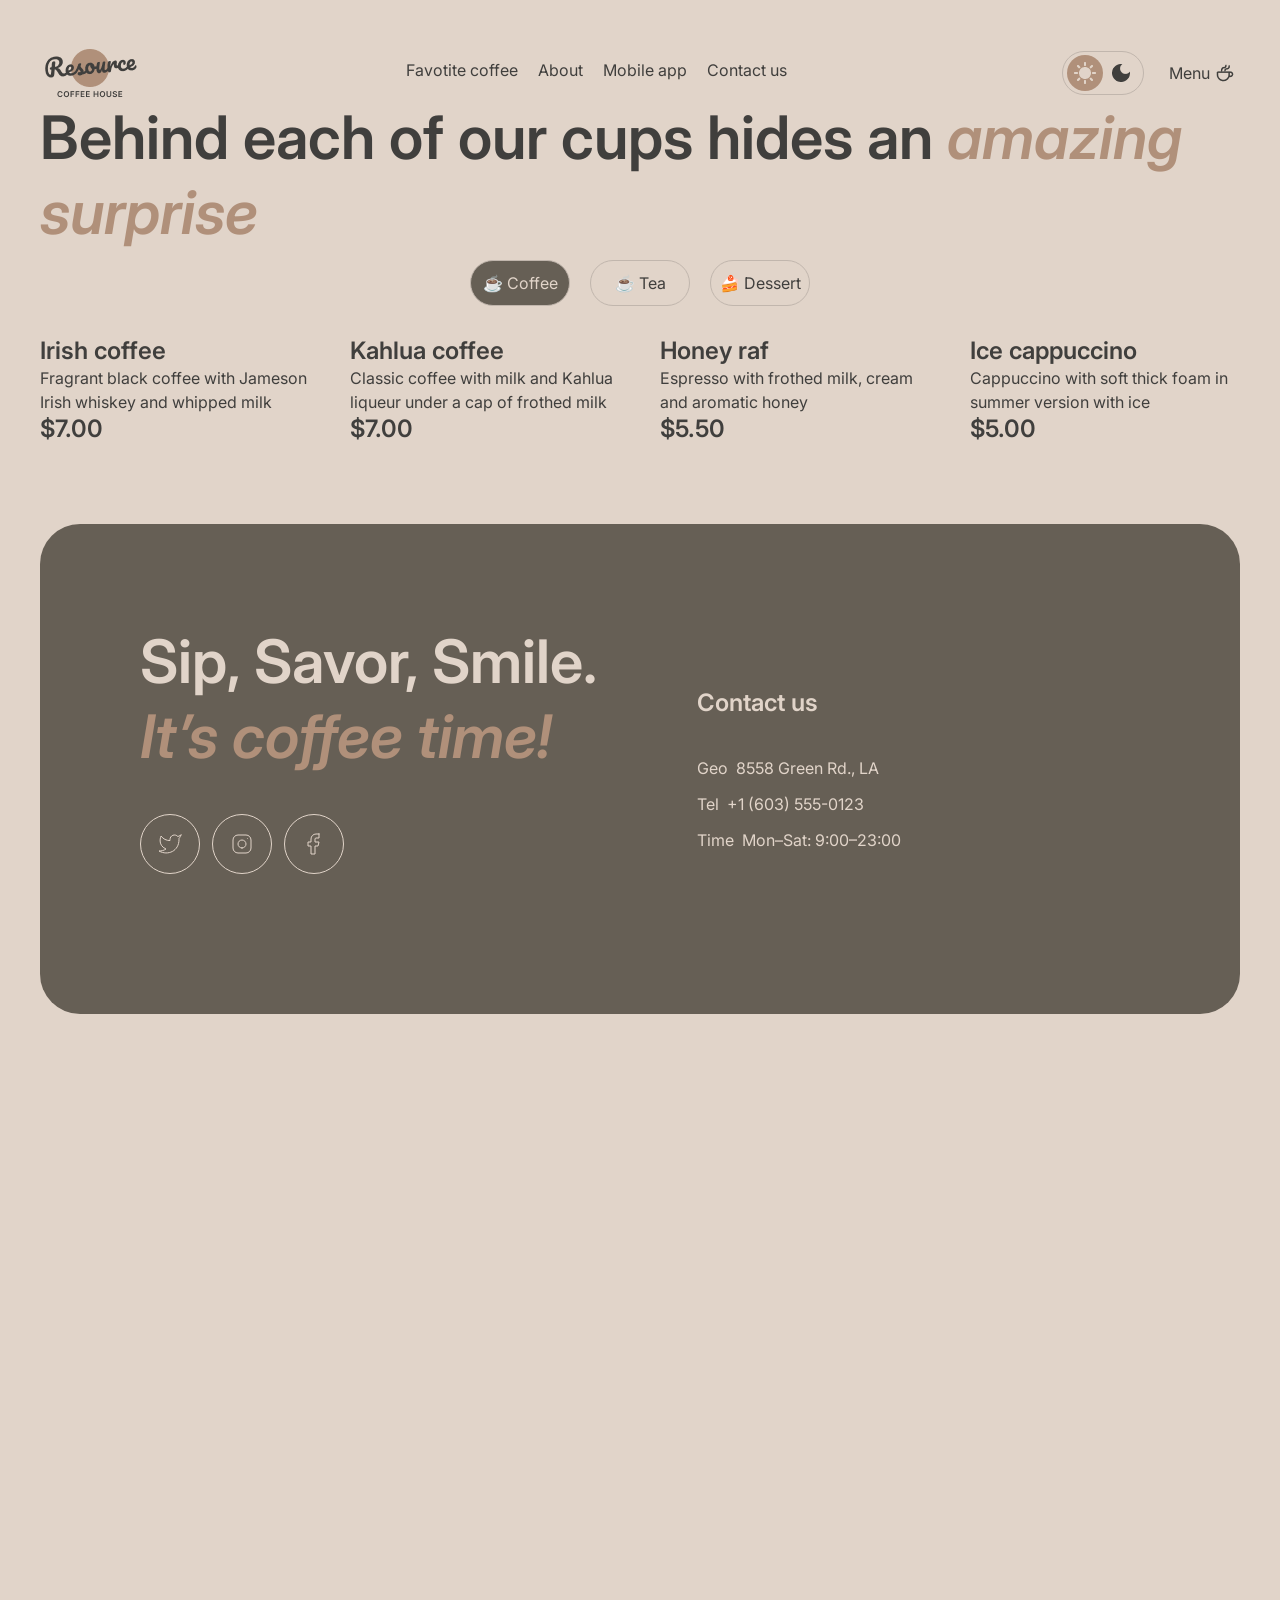
==== commit 69a3f851: "feat: implement all-cards button" ====
--- a/catalog.html
+++ b/catalog.html
@@ -62,6 +62,12 @@
                     <div id="dessert-selector" class="tab-item">🍰 Dessert </div>
                 </div>
                 <div id="menu-list" class="menu-grid"></div>
+                <div id="button-all-cards" class="button-all-cards disable">
+                    <svg width="24" height="24" viewBox="0 0 24 24" fill="none" xmlns="http://www.w3.org/2000/svg">
+                        <path class="button-all-cards-icon" d="M21.8883 13.5C21.1645 18.3113 17.013 22 12 22C6.47715 22 2 17.5228 2 12C2 6.47715 6.47715 2 12 2C16.1006 2 19.6248 4.46819 21.1679 8" stroke-linecap="round" stroke-linejoin="round"/>
+                        <path class="button-all-cards-icon" d="M17 8H21.4C21.7314 8 22 7.73137 22 7.4V3" stroke-linecap="round" stroke-linejoin="round"/>
+                    </svg>
+                </div>
             </div>
         </section>
     </main>
--- a/styles/catalog.css
+++ b/styles/catalog.css
@@ -100,8 +100,25 @@
     color: var(--text-color-primary);
 }
 
-.description-title {
+.button-all-cards {
+    display: flex;
+    align-items: center;
+    justify-content: center;
+    width: 44px;
+    height: 44px;
+    border-radius: 100px;
+    border: 1px solid var(--border-color-primary);
+    cursor: pointer;
+    margin-top: 40px;
+    color: var(--text-color-primary);
+}
 
+.button-all-cards-icon {
+    stroke: var(--text-color-primary);
+}
+
+.disable {
+    display: none;
 }
 
 @media screen and (width <=768px) {
